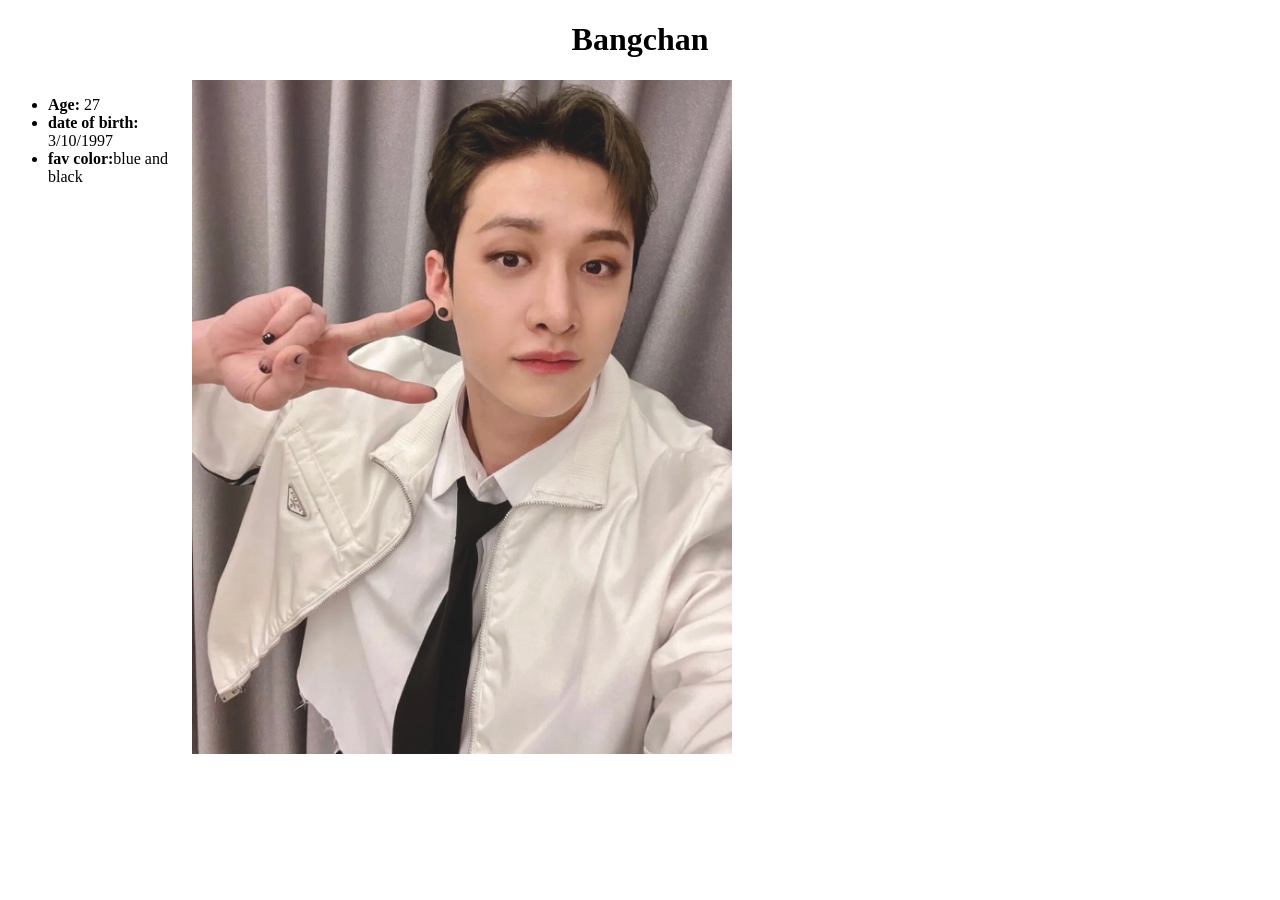
==== bangchan.html @ 5df8145f "first commit" ====
<!DOCTYPE html>
<html lang="en">
<head>
    <meta charset="UTF-8">
    <meta name="viewport" content="width=device-width, initial-scale=1.0">
    <link rel="stylesheet" href="site.css">
    <title>Document</title>
</head>
<body>
    <h1 class="h1info">Bangchan</h1>
    <div class="outerdiv">
        <div>
            <ul>
                <li><b>Age: </b>27</li>
                <li><b>date of birth: </b>3/10/1997   </li>
                <li><b>fav color:</b>blue and black</li>  
            </ul>
        </div>
        <div>
            <img src="bang1.jpg" width="50%">
        </div>
    </div>


</body>
</html>
---- site.css ----
thead {
    color: rgb(30, 26, 219);
}

table,
th,
td {
    border: 1px solid;
}

.h1info {
    text-align: center;
}

.outerdiv {
    display: flex;
    flex-direction: row;
    justify-content: baseline;
}
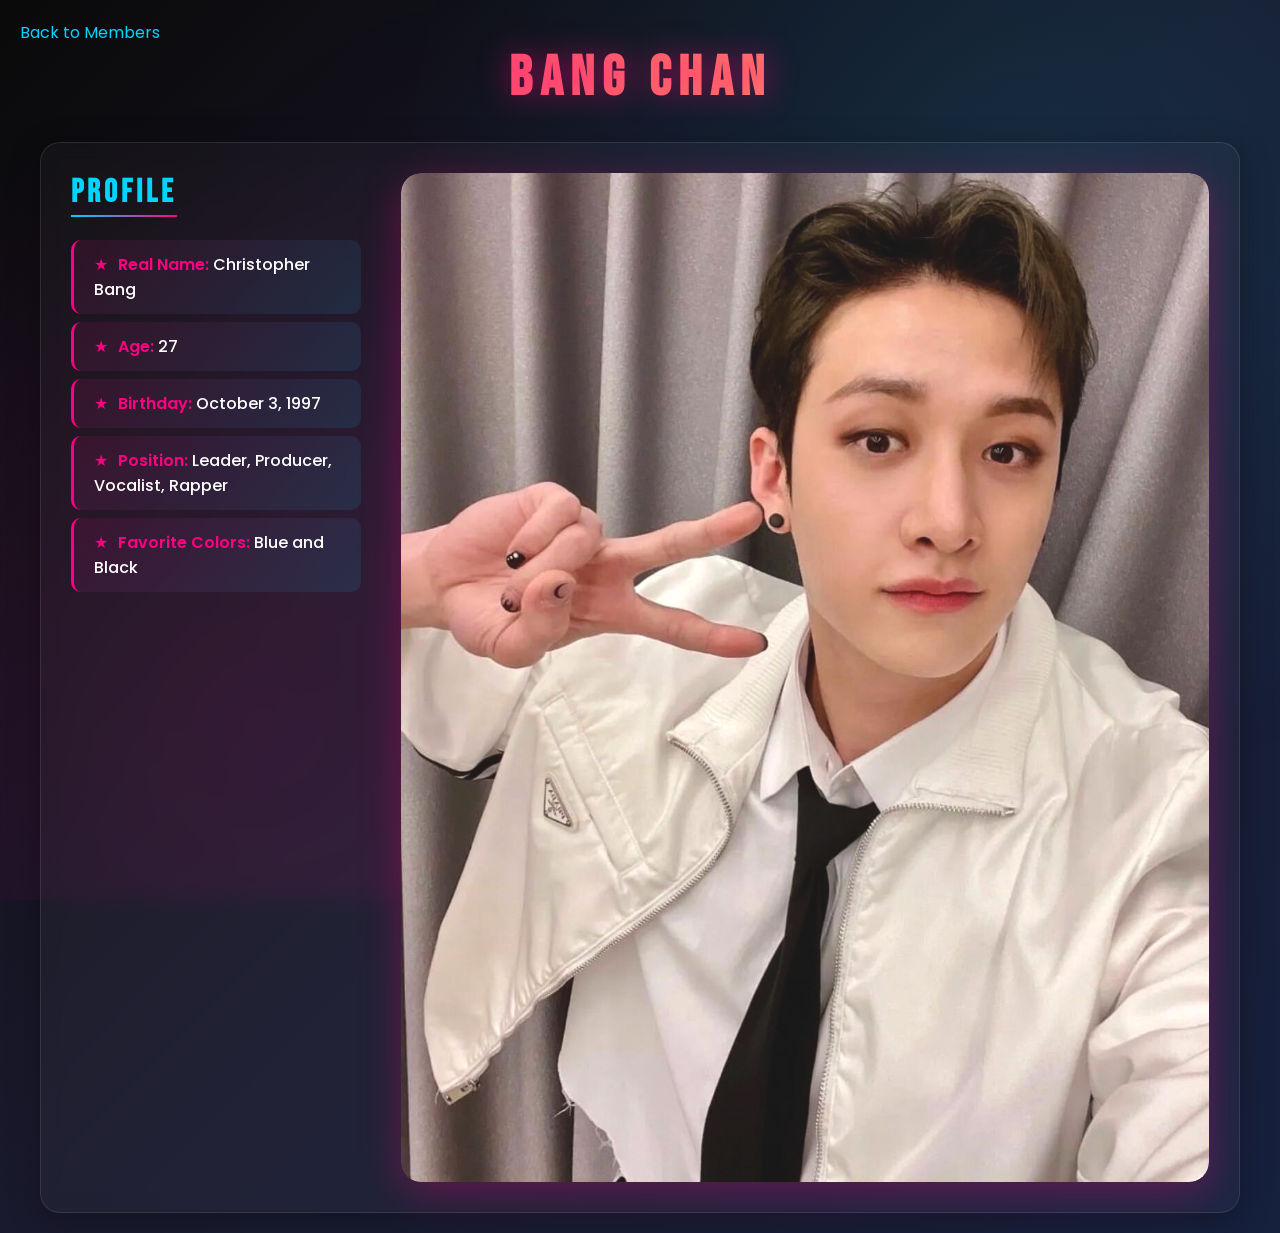
==== commit 9faf2562: "woop" ====
--- a/bangchan.html
+++ b/bangchan.html
@@ -4,23 +4,25 @@
     <meta charset="UTF-8">
     <meta name="viewport" content="width=device-width, initial-scale=1.0">
     <link rel="stylesheet" href="site.css">
-    <title>Document</title>
+    <title>Bang Chan - Stray Kids</title>
 </head>
 <body>
-    <h1 class="h1info">Bangchan</h1>
+    <p><a href="index.html">Back to Members</a></p>
+    <h1 class="h1info">Bang Chan</h1>
     <div class="outerdiv">
         <div>
+            <h2>Profile</h2>
             <ul>
-                <li><b>Age: </b>27</li>
-                <li><b>date of birth: </b>3/10/1997   </li>
-                <li><b>fav color:</b>blue and black</li>  
+                <li><b>Real Name:</b> Christopher Bang</li>
+                <li><b>Age:</b> 27</li>
+                <li><b>Birthday:</b> October 3, 1997</li>
+                <li><b>Position:</b> Leader, Producer, Vocalist, Rapper</li>
+                <li><b>Favorite Colors:</b> Blue and Black</li>
             </ul>
         </div>
         <div>
-            <img src="bang1.jpg" width="50%">
+            <img src="bang1.jpg" width="100%">
         </div>
     </div>
-
-
 </body>
-</html>+</html>
--- a/site.css
+++ b/site.css
@@ -1,20 +1,304 @@
-thead {
-    color: rgb(30, 26, 219);
-}
-
-table,
-th,
-td {
-    border: 1px solid;
+/* K-POP STRAY KIDS THEME */
+@import url('https://fonts.googleapis.com/css2?family=Bebas+Neue&family=Poppins:wght@300;400;600;700&display=swap');
+
+* {
+    margin: 0;
+    padding: 0;
+    box-sizing: border-box;
+}
+
+body {
+    font-family: 'Poppins', sans-serif;
+    background: linear-gradient(135deg, #0a0a0a 0%, #1a1a2e 50%, #16213e 100%);
+    min-height: 100vh;
+    color: #fff;
+    padding: 20px;
+    overflow-x: hidden;
+}
+
+/* Animated background particles effect */
+body::before {
+    content: '';
+    position: fixed;
+    top: 0;
+    left: 0;
+    width: 100%;
+    height: 100%;
+    background-image:
+        radial-gradient(circle at 20% 80%, rgba(255, 0, 128, 0.1) 0%, transparent 50%),
+        radial-gradient(circle at 80% 20%, rgba(0, 212, 255, 0.1) 0%, transparent 50%),
+        radial-gradient(circle at 40% 40%, rgba(138, 43, 226, 0.05) 0%, transparent 40%);
+    pointer-events: none;
+    z-index: -1;
+}
+
+/* Main Title */
+h1 {
+    font-family: 'Bebas Neue', sans-serif;
+    font-size: 4rem;
+    text-align: center;
+    text-transform: uppercase;
+    letter-spacing: 8px;
+    margin-bottom: 40px;
+    background: linear-gradient(90deg, #ff0080, #00d4ff, #ff0080);
+    background-size: 200% auto;
+    -webkit-background-clip: text;
+    -webkit-text-fill-color: transparent;
+    background-clip: text;
+    animation: shine 3s linear infinite;
+    text-shadow: none;
+}
+
+h1 u {
+    text-decoration: none;
+    border-bottom: 3px solid #ff0080;
+    padding-bottom: 5px;
+}
+
+@keyframes shine {
+    to {
+        background-position: 200% center;
+    }
 }
 
 .h1info {
+    font-family: 'Bebas Neue', sans-serif;
+    font-size: 3.5rem;
     text-align: center;
-}
-
+    background: linear-gradient(90deg, #ff0080, #ff6b6b, #feca57);
+    -webkit-background-clip: text;
+    -webkit-text-fill-color: transparent;
+    background-clip: text;
+    margin-bottom: 30px;
+    text-shadow: 0 0 30px rgba(255, 0, 128, 0.5);
+}
+
+/* Section Title */
+h2 {
+    font-family: 'Bebas Neue', sans-serif;
+    font-size: 2rem;
+    color: #00d4ff;
+    text-transform: uppercase;
+    letter-spacing: 4px;
+    margin-bottom: 20px;
+    position: relative;
+    display: inline-block;
+}
+
+h2::after {
+    content: '';
+    position: absolute;
+    bottom: -5px;
+    left: 0;
+    width: 100%;
+    height: 2px;
+    background: linear-gradient(90deg, #00d4ff, #ff0080);
+}
+
+/* Outer Container */
 .outerdiv {
     display: flex;
     flex-direction: row;
-    justify-content: baseline;
-}
-
+    justify-content: space-around;
+    align-items: flex-start;
+    gap: 40px;
+    max-width: 1200px;
+    margin: 0 auto;
+    padding: 30px;
+    background: rgba(255, 255, 255, 0.03);
+    border-radius: 20px;
+    backdrop-filter: blur(10px);
+    border: 1px solid rgba(255, 255, 255, 0.1);
+    box-shadow: 0 8px 32px rgba(0, 0, 0, 0.3);
+}
+
+/* Member List */
+ul {
+    list-style: none;
+    padding: 0;
+}
+
+ul li {
+    padding: 12px 20px;
+    margin: 8px 0;
+    background: linear-gradient(135deg, rgba(255, 0, 128, 0.1), rgba(0, 212, 255, 0.1));
+    border-radius: 10px;
+    border-left: 3px solid #ff0080;
+    transition: all 0.3s ease;
+    font-weight: 500;
+}
+
+ul li:hover {
+    transform: translateX(10px);
+    background: linear-gradient(135deg, rgba(255, 0, 128, 0.2), rgba(0, 212, 255, 0.2));
+    box-shadow: 0 5px 20px rgba(255, 0, 128, 0.3);
+    border-left-color: #00d4ff;
+}
+
+ul li a {
+    color: #fff;
+    text-decoration: none;
+    display: block;
+    transition: all 0.3s ease;
+}
+
+ul li a:hover {
+    color: #00d4ff;
+    text-shadow: 0 0 10px rgba(0, 212, 255, 0.8);
+}
+
+ul li b {
+    color: #ff0080;
+    font-weight: 600;
+}
+
+/* Table Styling */
+table {
+    width: 100%;
+    border-collapse: separate;
+    border-spacing: 0;
+    margin-top: 30px;
+    overflow: hidden;
+    border-radius: 15px;
+    box-shadow: 0 5px 25px rgba(0, 0, 0, 0.3);
+}
+
+thead {
+    background: linear-gradient(135deg, #ff0080, #8a2be2);
+}
+
+thead tr th {
+    padding: 18px 25px;
+    text-transform: uppercase;
+    letter-spacing: 2px;
+    font-weight: 600;
+    color: #fff;
+    font-size: 0.9rem;
+}
+
+tbody tr {
+    background: rgba(255, 255, 255, 0.03);
+    transition: all 0.3s ease;
+}
+
+tbody tr:nth-child(even) {
+    background: rgba(255, 255, 255, 0.06);
+}
+
+tbody tr:hover {
+    background: rgba(255, 0, 128, 0.15);
+    transform: scale(1.02);
+}
+
+th, td {
+    border: none;
+    padding: 15px 25px;
+    text-align: left;
+}
+
+td {
+    color: #e0e0e0;
+    border-bottom: 1px solid rgba(255, 255, 255, 0.05);
+}
+
+/* Image Container */
+#gruppe1, .outerdiv > div:last-child {
+    position: relative;
+    overflow: hidden;
+    border-radius: 20px;
+    box-shadow: 0 10px 40px rgba(255, 0, 128, 0.3);
+}
+
+#gruppe1::before, .outerdiv > div:last-child::before {
+    content: '';
+    position: absolute;
+    top: -50%;
+    left: -50%;
+    width: 200%;
+    height: 200%;
+    background: linear-gradient(45deg, transparent, rgba(255, 0, 128, 0.1), transparent);
+    transform: rotate(45deg);
+    animation: imgShine 3s infinite;
+}
+
+@keyframes imgShine {
+    0% { transform: translateX(-100%) rotate(45deg); }
+    100% { transform: translateX(100%) rotate(45deg); }
+}
+
+img {
+    display: block;
+    border-radius: 20px;
+    transition: all 0.5s ease;
+    filter: saturate(1.1) contrast(1.05);
+}
+
+img:hover {
+    transform: scale(1.05);
+    filter: saturate(1.3) contrast(1.1);
+}
+
+/* Back Link / Navigation */
+a {
+    color: #00d4ff;
+    text-decoration: none;
+    transition: all 0.3s ease;
+    position: relative;
+}
+
+a::after {
+    content: '';
+    position: absolute;
+    bottom: -2px;
+    left: 0;
+    width: 0;
+    height: 2px;
+    background: linear-gradient(90deg, #ff0080, #00d4ff);
+    transition: width 0.3s ease;
+}
+
+a:hover::after {
+    width: 100%;
+}
+
+/* Responsive */
+@media (max-width: 768px) {
+    .outerdiv {
+        flex-direction: column;
+        padding: 20px;
+    }
+
+    h1 {
+        font-size: 2.5rem;
+        letter-spacing: 4px;
+    }
+
+    .h1info {
+        font-size: 2.5rem;
+    }
+
+    img {
+        width: 100% !important;
+    }
+}
+
+/* Glow effect for special elements */
+.glow {
+    animation: glow 2s ease-in-out infinite alternate;
+}
+
+@keyframes glow {
+    from {
+        box-shadow: 0 0 5px #ff0080, 0 0 10px #ff0080, 0 0 15px #ff0080;
+    }
+    to {
+        box-shadow: 0 0 10px #00d4ff, 0 0 20px #00d4ff, 0 0 30px #00d4ff;
+    }
+}
+
+/* Member card style for list items */
+ul li::before {
+    content: '★';
+    margin-right: 10px;
+    color: #ff0080;
+}
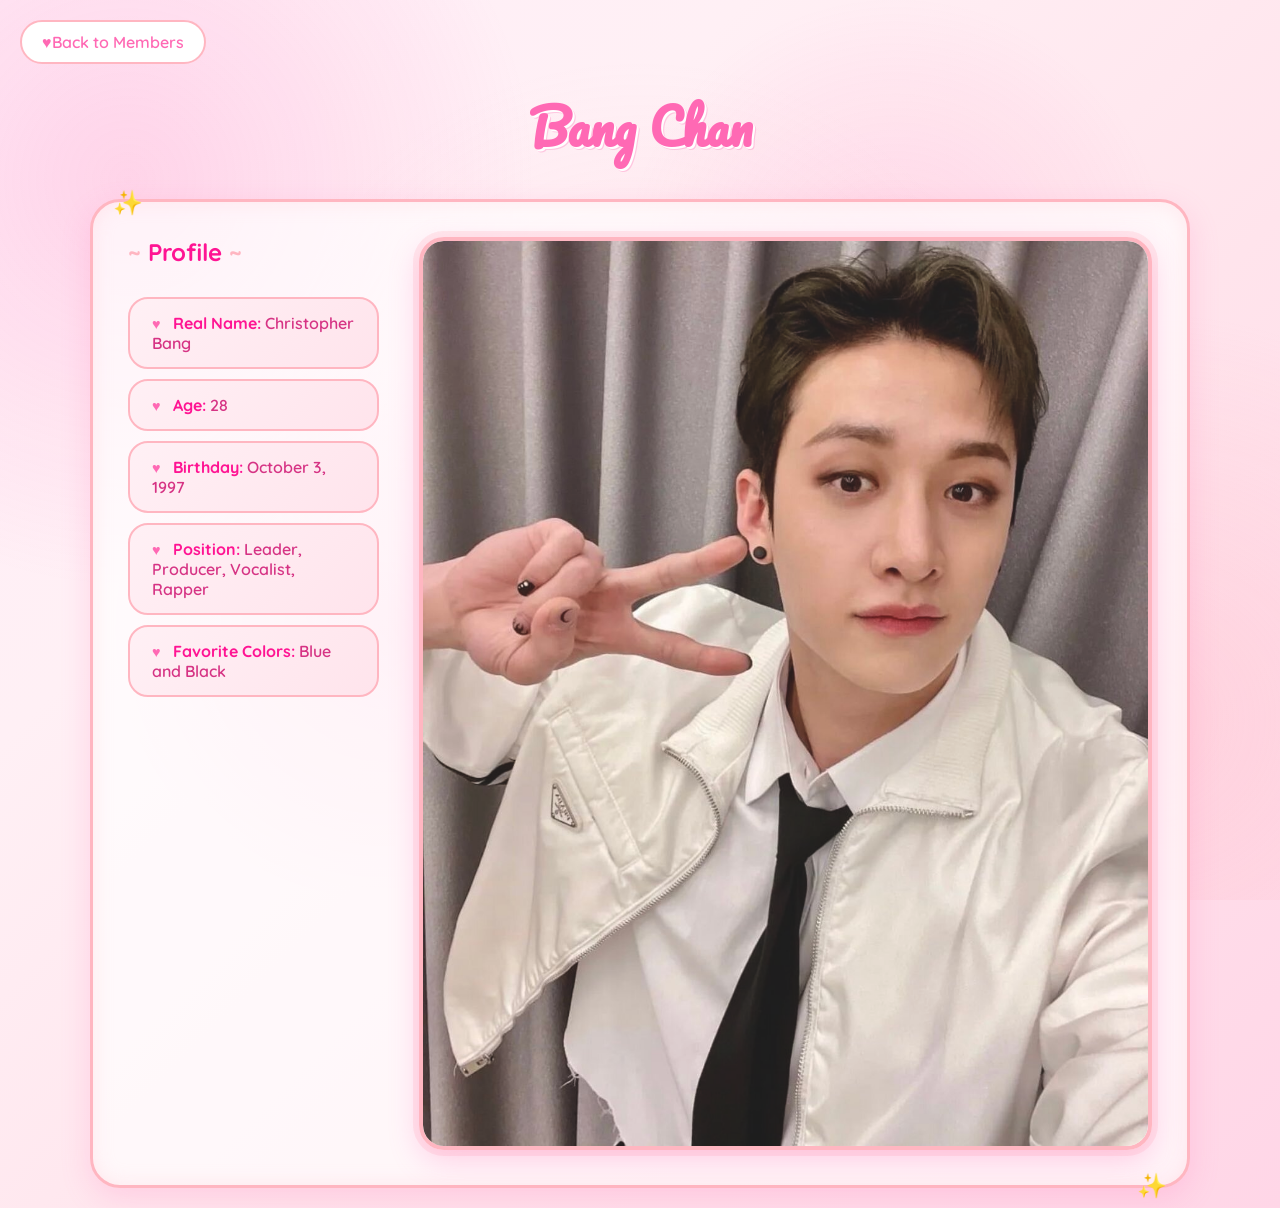
==== commit d6d00f30: "wip stuff" ====
--- a/bangchan.html
+++ b/bangchan.html
@@ -14,7 +14,7 @@
             <h2>Profile</h2>
             <ul>
                 <li><b>Real Name:</b> Christopher Bang</li>
-                <li><b>Age:</b> 27</li>
+                <li><b>Age:</b> 28</li>
                 <li><b>Birthday:</b> October 3, 1997</li>
                 <li><b>Position:</b> Leader, Producer, Vocalist, Rapper</li>
                 <li><b>Favorite Colors:</b> Blue and Black</li>
--- a/site.css
+++ b/site.css
@@ -1,5 +1,5 @@
-/* K-POP STRAY KIDS THEME */
-@import url('https://fonts.googleapis.com/css2?family=Bebas+Neue&family=Poppins:wght@300;400;600;700&display=swap');
+/* CUTE K-POP STRAY KIDS THEME */
+@import url('https://fonts.googleapis.com/css2?family=Quicksand:wght@400;500;600;700&family=Pacifico&display=swap');
 
 * {
     margin: 0;
@@ -8,15 +8,15 @@
 }
 
 body {
-    font-family: 'Poppins', sans-serif;
-    background: linear-gradient(135deg, #0a0a0a 0%, #1a1a2e 50%, #16213e 100%);
+    font-family: 'Quicksand', sans-serif;
+    background: linear-gradient(135deg, #ffeef8 0%, #fff0f5 30%, #ffe4ec 60%, #ffd6e7 100%);
     min-height: 100vh;
-    color: #fff;
+    color: #5a4050;
     padding: 20px;
     overflow-x: hidden;
 }
 
-/* Animated background particles effect */
+/* Floating hearts background */
 body::before {
     content: '';
     position: fixed;
@@ -25,74 +25,68 @@
     width: 100%;
     height: 100%;
     background-image:
-        radial-gradient(circle at 20% 80%, rgba(255, 0, 128, 0.1) 0%, transparent 50%),
-        radial-gradient(circle at 80% 20%, rgba(0, 212, 255, 0.1) 0%, transparent 50%),
-        radial-gradient(circle at 40% 40%, rgba(138, 43, 226, 0.05) 0%, transparent 40%);
+        radial-gradient(circle at 10% 20%, rgba(255, 105, 180, 0.2) 0%, transparent 30%),
+        radial-gradient(circle at 90% 80%, rgba(255, 182, 193, 0.3) 0%, transparent 30%),
+        radial-gradient(circle at 50% 50%, rgba(255, 192, 203, 0.15) 0%, transparent 50%),
+        radial-gradient(circle at 30% 70%, rgba(255, 20, 147, 0.1) 0%, transparent 25%),
+        radial-gradient(circle at 70% 30%, rgba(255, 105, 180, 0.15) 0%, transparent 25%);
     pointer-events: none;
     z-index: -1;
 }
 
 /* Main Title */
 h1 {
-    font-family: 'Bebas Neue', sans-serif;
-    font-size: 4rem;
+    font-family: 'Pacifico', cursive;
+    font-size: 3.5rem;
     text-align: center;
-    text-transform: uppercase;
-    letter-spacing: 8px;
     margin-bottom: 40px;
-    background: linear-gradient(90deg, #ff0080, #00d4ff, #ff0080);
-    background-size: 200% auto;
-    -webkit-background-clip: text;
-    -webkit-text-fill-color: transparent;
-    background-clip: text;
-    animation: shine 3s linear infinite;
-    text-shadow: none;
+    color: #ff69b4;
+    text-shadow:
+        2px 2px 0px #fff,
+        4px 4px 0px rgba(255, 105, 180, 0.3);
+    animation: bounce 2s ease-in-out infinite;
 }
 
 h1 u {
     text-decoration: none;
-    border-bottom: 3px solid #ff0080;
-    padding-bottom: 5px;
-}
-
-@keyframes shine {
-    to {
-        background-position: 200% center;
-    }
+    background: linear-gradient(180deg, transparent 60%, rgba(255, 182, 193, 0.5) 60%);
+}
+
+@keyframes bounce {
+    0%, 100% { transform: translateY(0); }
+    50% { transform: translateY(-5px); }
 }
 
 .h1info {
-    font-family: 'Bebas Neue', sans-serif;
-    font-size: 3.5rem;
+    font-family: 'Pacifico', cursive;
+    font-size: 3rem;
     text-align: center;
-    background: linear-gradient(90deg, #ff0080, #ff6b6b, #feca57);
-    -webkit-background-clip: text;
-    -webkit-text-fill-color: transparent;
-    background-clip: text;
+    color: #ff69b4;
     margin-bottom: 30px;
-    text-shadow: 0 0 30px rgba(255, 0, 128, 0.5);
+    text-shadow:
+        2px 2px 0px #fff,
+        3px 3px 0px rgba(255, 105, 180, 0.3);
 }
 
 /* Section Title */
 h2 {
-    font-family: 'Bebas Neue', sans-serif;
-    font-size: 2rem;
-    color: #00d4ff;
-    text-transform: uppercase;
-    letter-spacing: 4px;
+    font-family: 'Quicksand', sans-serif;
+    font-size: 1.5rem;
+    font-weight: 700;
+    color: #ff1493;
     margin-bottom: 20px;
     position: relative;
     display: inline-block;
 }
 
+h2::before {
+    content: '~ ';
+    color: #ffb6c1;
+}
+
 h2::after {
-    content: '';
-    position: absolute;
-    bottom: -5px;
-    left: 0;
-    width: 100%;
-    height: 2px;
-    background: linear-gradient(90deg, #00d4ff, #ff0080);
+    content: ' ~';
+    color: #ffb6c1;
 }
 
 /* Outer Container */
@@ -102,14 +96,15 @@
     justify-content: space-around;
     align-items: flex-start;
     gap: 40px;
-    max-width: 1200px;
+    max-width: 1100px;
     margin: 0 auto;
-    padding: 30px;
-    background: rgba(255, 255, 255, 0.03);
-    border-radius: 20px;
-    backdrop-filter: blur(10px);
-    border: 1px solid rgba(255, 255, 255, 0.1);
-    box-shadow: 0 8px 32px rgba(0, 0, 0, 0.3);
+    padding: 35px;
+    background: rgba(255, 255, 255, 0.7);
+    border-radius: 30px;
+    border: 3px solid #ffb6c1;
+    box-shadow:
+        0 10px 30px rgba(255, 105, 180, 0.2),
+        inset 0 0 20px rgba(255, 192, 203, 0.3);
 }
 
 /* Member List */
@@ -119,37 +114,56 @@
 }
 
 ul li {
-    padding: 12px 20px;
-    margin: 8px 0;
-    background: linear-gradient(135deg, rgba(255, 0, 128, 0.1), rgba(0, 212, 255, 0.1));
-    border-radius: 10px;
-    border-left: 3px solid #ff0080;
-    transition: all 0.3s ease;
-    font-weight: 500;
+    padding: 14px 22px;
+    margin: 10px 0;
+    background: linear-gradient(135deg, #fff0f5, #ffe4ec);
+    border-radius: 20px;
+    border: 2px solid #ffb6c1;
+    transition: all 0.3s ease;
+    font-weight: 600;
+    color: #d63384;
 }
 
 ul li:hover {
-    transform: translateX(10px);
-    background: linear-gradient(135deg, rgba(255, 0, 128, 0.2), rgba(0, 212, 255, 0.2));
-    box-shadow: 0 5px 20px rgba(255, 0, 128, 0.3);
-    border-left-color: #00d4ff;
+    transform: translateX(8px) scale(1.02);
+    background: linear-gradient(135deg, #ffb6c1, #ffc0cb);
+    box-shadow: 0 5px 20px rgba(255, 105, 180, 0.4);
+    border-color: #ff69b4;
+    color: #fff;
 }
 
 ul li a {
-    color: #fff;
+    color: inherit;
     text-decoration: none;
     display: block;
     transition: all 0.3s ease;
 }
 
-ul li a:hover {
-    color: #00d4ff;
-    text-shadow: 0 0 10px rgba(0, 212, 255, 0.8);
-}
-
 ul li b {
-    color: #ff0080;
-    font-weight: 600;
+    color: #ff1493;
+    font-weight: 700;
+}
+
+ul li:hover b {
+    color: #fff;
+}
+
+/* Heart bullets */
+ul li::before {
+    content: '\2665';
+    margin-right: 12px;
+    color: #ff69b4;
+    font-size: 0.9em;
+}
+
+ul li:hover::before {
+    color: #fff;
+    animation: heartbeat 0.5s ease-in-out infinite;
+}
+
+@keyframes heartbeat {
+    0%, 100% { transform: scale(1); }
+    50% { transform: scale(1.2); }
 }
 
 /* Table Styling */
@@ -159,106 +173,112 @@
     border-spacing: 0;
     margin-top: 30px;
     overflow: hidden;
-    border-radius: 15px;
-    box-shadow: 0 5px 25px rgba(0, 0, 0, 0.3);
+    border-radius: 20px;
+    border: 3px solid #ffb6c1;
+    box-shadow: 0 5px 20px rgba(255, 105, 180, 0.2);
+    background: #fff;
 }
 
 thead {
-    background: linear-gradient(135deg, #ff0080, #8a2be2);
+    background: linear-gradient(135deg, #ff69b4, #ff85c1);
 }
 
 thead tr th {
-    padding: 18px 25px;
-    text-transform: uppercase;
-    letter-spacing: 2px;
-    font-weight: 600;
-    color: #fff;
-    font-size: 0.9rem;
+    padding: 16px 25px;
+    font-weight: 700;
+    color: #fff;
+    font-size: 1rem;
+    text-shadow: 1px 1px 2px rgba(0,0,0,0.1);
 }
 
 tbody tr {
-    background: rgba(255, 255, 255, 0.03);
+    background: #fff0f5;
     transition: all 0.3s ease;
 }
 
 tbody tr:nth-child(even) {
-    background: rgba(255, 255, 255, 0.06);
+    background: #ffe4ec;
 }
 
 tbody tr:hover {
-    background: rgba(255, 0, 128, 0.15);
-    transform: scale(1.02);
+    background: #ffc0cb;
+    transform: scale(1.01);
 }
 
 th, td {
     border: none;
-    padding: 15px 25px;
+    padding: 14px 25px;
     text-align: left;
 }
 
 td {
-    color: #e0e0e0;
-    border-bottom: 1px solid rgba(255, 255, 255, 0.05);
+    color: #8b5a7d;
+    font-weight: 500;
+    border-bottom: 1px solid rgba(255, 182, 193, 0.5);
 }
 
 /* Image Container */
 #gruppe1, .outerdiv > div:last-child {
     position: relative;
     overflow: hidden;
-    border-radius: 20px;
-    box-shadow: 0 10px 40px rgba(255, 0, 128, 0.3);
-}
-
-#gruppe1::before, .outerdiv > div:last-child::before {
-    content: '';
-    position: absolute;
-    top: -50%;
-    left: -50%;
-    width: 200%;
-    height: 200%;
-    background: linear-gradient(45deg, transparent, rgba(255, 0, 128, 0.1), transparent);
-    transform: rotate(45deg);
-    animation: imgShine 3s infinite;
-}
-
-@keyframes imgShine {
-    0% { transform: translateX(-100%) rotate(45deg); }
-    100% { transform: translateX(100%) rotate(45deg); }
+    border-radius: 25px;
+    border: 4px solid #ffb6c1;
+    box-shadow:
+        0 10px 30px rgba(255, 105, 180, 0.3),
+        0 0 0 6px rgba(255, 192, 203, 0.3);
 }
 
 img {
     display: block;
     border-radius: 20px;
     transition: all 0.5s ease;
-    filter: saturate(1.1) contrast(1.05);
 }
 
 img:hover {
+    transform: scale(1.03);
+    filter: brightness(1.05) saturate(1.1);
+}
+
+/* Back Link / Navigation */
+p a {
+    display: inline-block;
+    color: #ff69b4;
+    text-decoration: none;
+    font-weight: 600;
+    padding: 10px 20px;
+    background: #fff;
+    border: 2px solid #ffb6c1;
+    border-radius: 25px;
+    margin-bottom: 20px;
+    transition: all 0.3s ease;
+}
+
+p a::before {
+    content: '\2665 ';
+}
+
+p a:hover {
+    background: #ff69b4;
+    color: #fff;
+    border-color: #ff69b4;
     transform: scale(1.05);
-    filter: saturate(1.3) contrast(1.1);
-}
-
-/* Back Link / Navigation */
+    box-shadow: 0 5px 15px rgba(255, 105, 180, 0.4);
+}
+
+/* Remove the underline animation for nav links */
+p a::after {
+    display: none;
+}
+
+/* General link styles */
 a {
-    color: #00d4ff;
+    color: #ff1493;
     text-decoration: none;
     transition: all 0.3s ease;
-    position: relative;
-}
-
-a::after {
-    content: '';
-    position: absolute;
-    bottom: -2px;
-    left: 0;
-    width: 0;
-    height: 2px;
-    background: linear-gradient(90deg, #ff0080, #00d4ff);
-    transition: width 0.3s ease;
-}
-
-a:hover::after {
-    width: 100%;
+}
+
+a:hover {
+    color: #ff69b4;
 }
 
 /* Responsive */
@@ -270,11 +290,10 @@
 
     h1 {
         font-size: 2.5rem;
-        letter-spacing: 4px;
     }
 
     .h1info {
-        font-size: 2.5rem;
+        font-size: 2rem;
     }
 
     img {
@@ -282,23 +301,30 @@
     }
 }
 
-/* Glow effect for special elements */
-.glow {
-    animation: glow 2s ease-in-out infinite alternate;
-}
-
-@keyframes glow {
-    from {
-        box-shadow: 0 0 5px #ff0080, 0 0 10px #ff0080, 0 0 15px #ff0080;
-    }
-    to {
-        box-shadow: 0 0 10px #00d4ff, 0 0 20px #00d4ff, 0 0 30px #00d4ff;
-    }
-}
-
-/* Member card style for list items */
-ul li::before {
-    content: '★';
-    margin-right: 10px;
-    color: #ff0080;
-}
+/* Sparkle decoration */
+.outerdiv::before {
+    content: '\2728';
+    position: absolute;
+    top: -15px;
+    left: 20px;
+    font-size: 1.5rem;
+    animation: sparkle 1.5s ease-in-out infinite;
+}
+
+.outerdiv::after {
+    content: '\2728';
+    position: absolute;
+    bottom: -15px;
+    right: 20px;
+    font-size: 1.5rem;
+    animation: sparkle 1.5s ease-in-out infinite 0.75s;
+}
+
+.outerdiv {
+    position: relative;
+}
+
+@keyframes sparkle {
+    0%, 100% { opacity: 1; transform: scale(1); }
+    50% { opacity: 0.5; transform: scale(0.8); }
+}
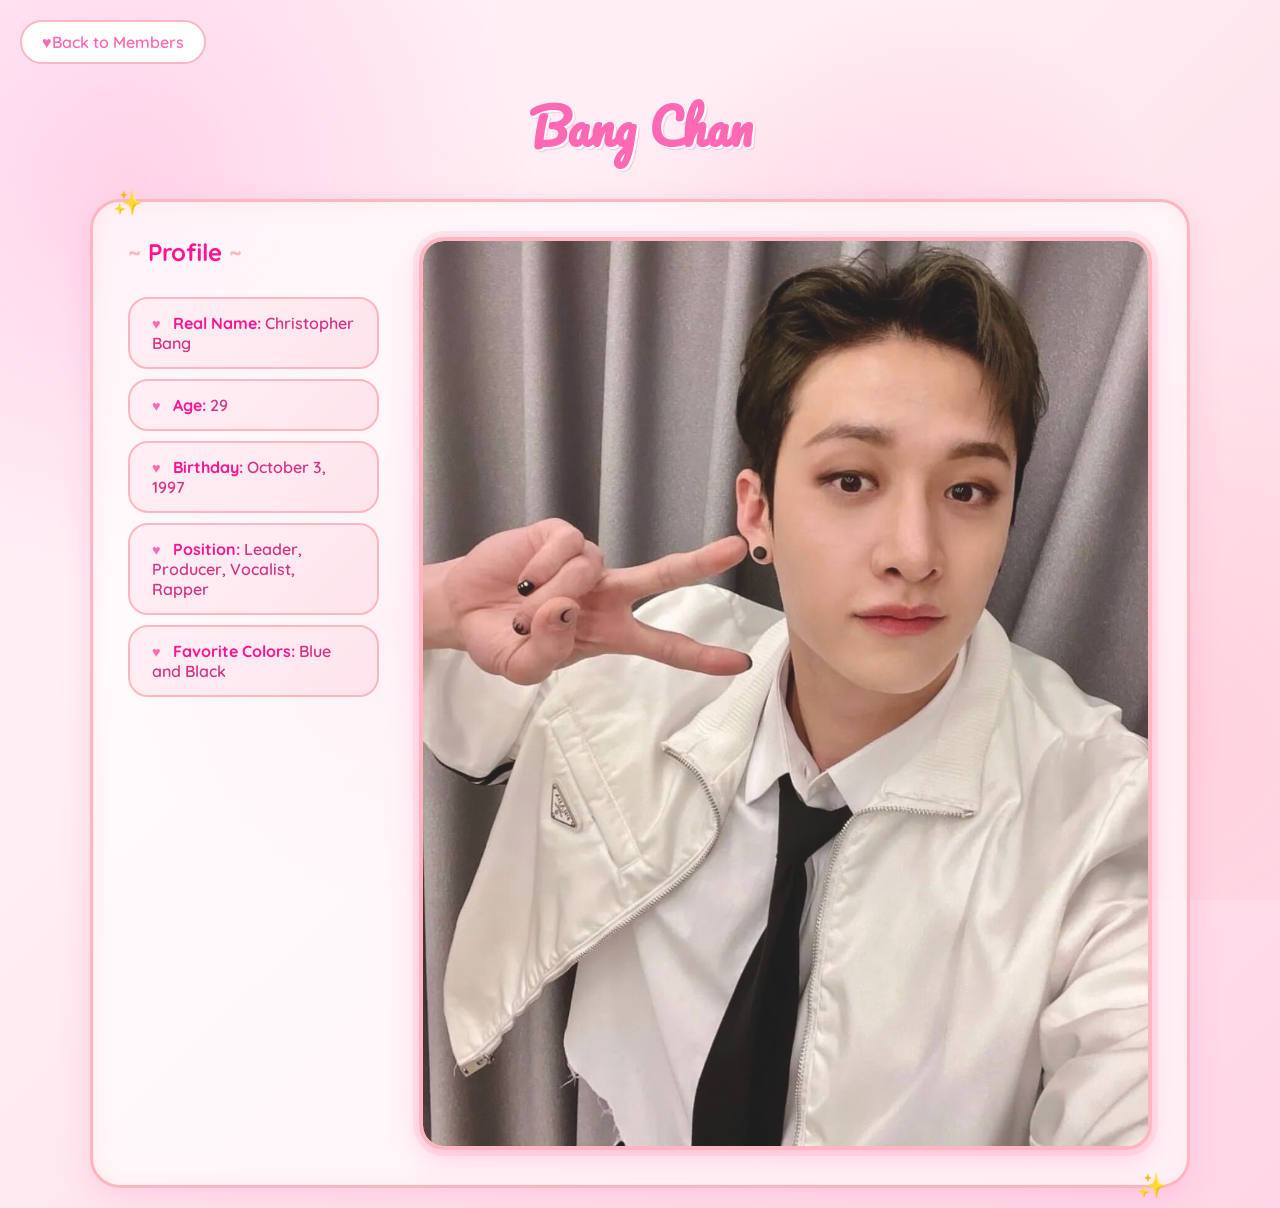
==== commit 057dcee3: "age calculator" ====
--- a/bangchan.html
+++ b/bangchan.html
@@ -1,11 +1,13 @@
 <!DOCTYPE html>
 <html lang="en">
+
 <head>
     <meta charset="UTF-8">
     <meta name="viewport" content="width=device-width, initial-scale=1.0">
     <link rel="stylesheet" href="site.css">
     <title>Bang Chan - Stray Kids</title>
 </head>
+
 <body>
     <p><a href="index.html">Back to Members</a></p>
     <h1 class="h1info">Bang Chan</h1>
@@ -24,5 +26,7 @@
             <img src="bang1.jpg" width="100%">
         </div>
     </div>
+    <script src="ages.js"></script>
 </body>
+
 </html>
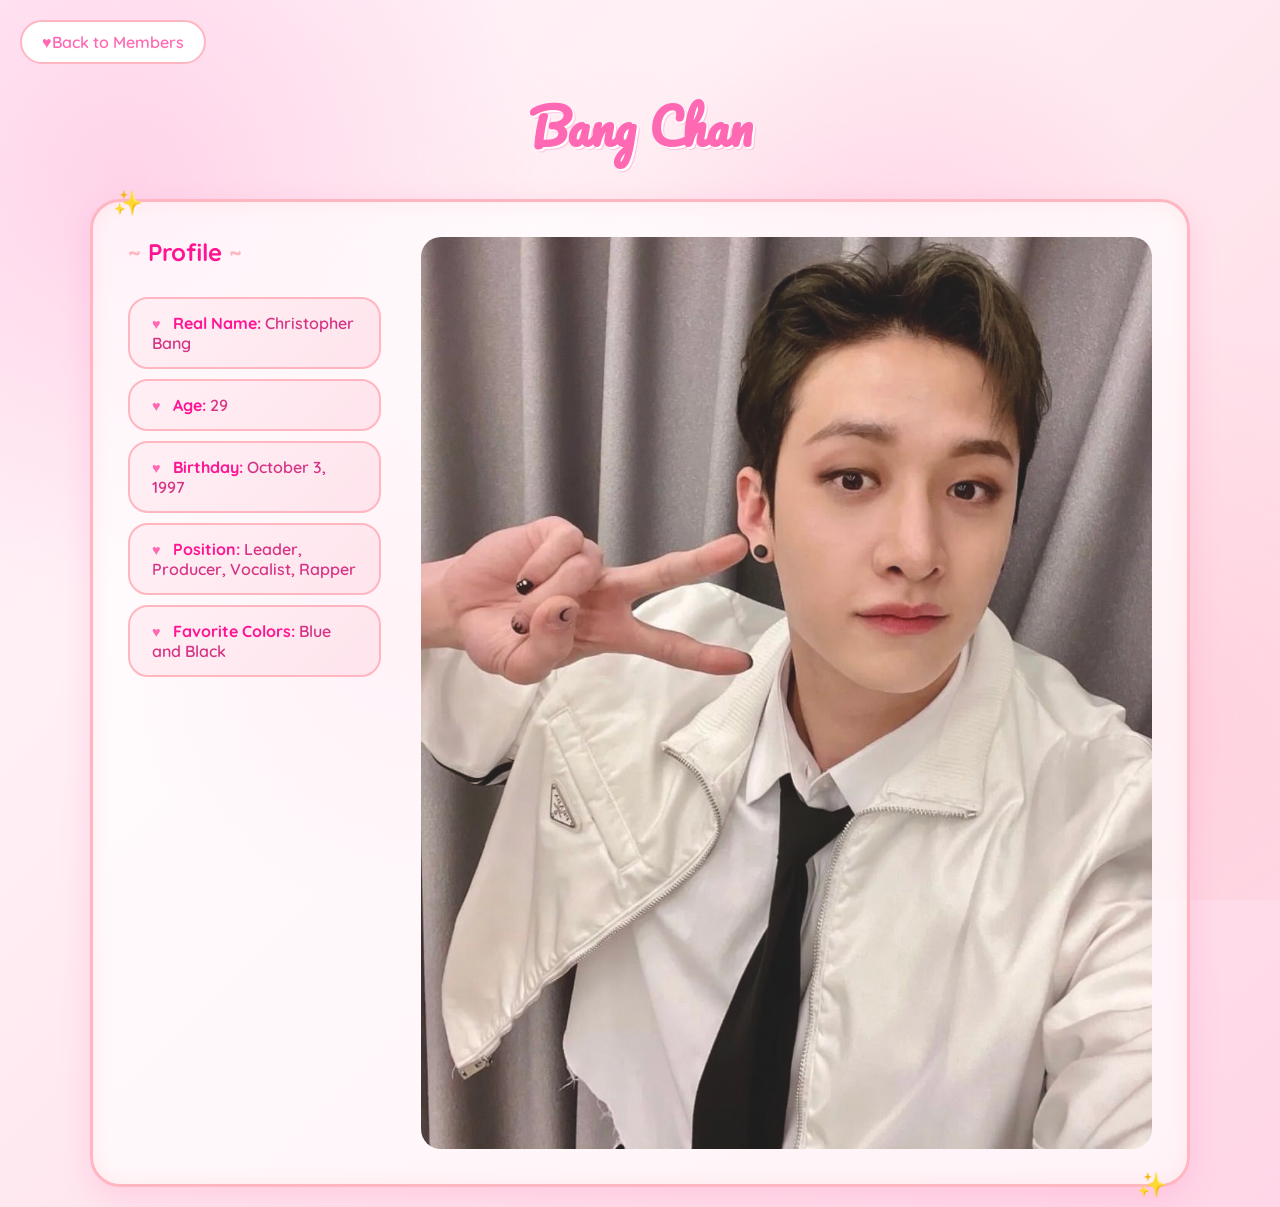
==== commit 9c38c71d: "saved" ====
--- a/bangchan.html
+++ b/bangchan.html
@@ -1,32 +1,32 @@
-<!DOCTYPE html>
-<html lang="en">
-
-<head>
-    <meta charset="UTF-8">
-    <meta name="viewport" content="width=device-width, initial-scale=1.0">
-    <link rel="stylesheet" href="site.css">
-    <title>Bang Chan - Stray Kids</title>
-</head>
-
-<body>
-    <p><a href="index.html">Back to Members</a></p>
-    <h1 class="h1info">Bang Chan</h1>
-    <div class="outerdiv">
-        <div>
-            <h2>Profile</h2>
-            <ul>
-                <li><b>Real Name:</b> Christopher Bang</li>
-                <li><b>Age:</b> 28</li>
-                <li><b>Birthday:</b> October 3, 1997</li>
-                <li><b>Position:</b> Leader, Producer, Vocalist, Rapper</li>
-                <li><b>Favorite Colors:</b> Blue and Black</li>
-            </ul>
-        </div>
-        <div>
-            <img src="bang1.jpg" width="100%">
-        </div>
-    </div>
-    <script src="ages.js"></script>
-</body>
-
-</html>
+<!DOCTYPE html>
+<html lang="en">
+
+<head>
+    <meta charset="UTF-8">
+    <meta name="viewport" content="width=device-width, initial-scale=1.0">
+    <link rel="stylesheet" href="site.css">
+    <title>Bang Chan - Stray Kids</title>
+</head>
+
+<body>
+    <p><a href="index.html">Back to Members</a></p>
+    <h1 class="h1info">Bang Chan</h1>
+    <div class="outerdiv">
+        <div>
+            <h2>Profile</h2>
+            <ul>
+                <li><b>Real Name:</b> Christopher Bang</li>
+                <li><b>Age:</b> 28</li>
+                <li><b>Birthday:</b> October 3, 1997</li>
+                <li><b>Position:</b> Leader, Producer, Vocalist, Rapper</li>
+                <li><b>Favorite Colors:</b> Blue and Black</li>
+            </ul>
+        </div>
+        <div>
+            <img src="bang1.jpg" width="100%">
+        </div>
+    </div>
+    <script src="ages.js"></script>
+</body>
+
+</html>
--- a/site.css
+++ b/site.css
@@ -1,330 +1,507 @@
-/* CUTE K-POP STRAY KIDS THEME */
-@import url('https://fonts.googleapis.com/css2?family=Quicksand:wght@400;500;600;700&family=Pacifico&display=swap');
-
-* {
-    margin: 0;
-    padding: 0;
-    box-sizing: border-box;
-}
-
-body {
-    font-family: 'Quicksand', sans-serif;
-    background: linear-gradient(135deg, #ffeef8 0%, #fff0f5 30%, #ffe4ec 60%, #ffd6e7 100%);
-    min-height: 100vh;
-    color: #5a4050;
-    padding: 20px;
-    overflow-x: hidden;
-}
-
-/* Floating hearts background */
-body::before {
-    content: '';
-    position: fixed;
-    top: 0;
-    left: 0;
-    width: 100%;
-    height: 100%;
-    background-image:
-        radial-gradient(circle at 10% 20%, rgba(255, 105, 180, 0.2) 0%, transparent 30%),
-        radial-gradient(circle at 90% 80%, rgba(255, 182, 193, 0.3) 0%, transparent 30%),
-        radial-gradient(circle at 50% 50%, rgba(255, 192, 203, 0.15) 0%, transparent 50%),
-        radial-gradient(circle at 30% 70%, rgba(255, 20, 147, 0.1) 0%, transparent 25%),
-        radial-gradient(circle at 70% 30%, rgba(255, 105, 180, 0.15) 0%, transparent 25%);
-    pointer-events: none;
-    z-index: -1;
-}
-
-/* Main Title */
-h1 {
-    font-family: 'Pacifico', cursive;
-    font-size: 3.5rem;
-    text-align: center;
-    margin-bottom: 40px;
-    color: #ff69b4;
-    text-shadow:
-        2px 2px 0px #fff,
-        4px 4px 0px rgba(255, 105, 180, 0.3);
-    animation: bounce 2s ease-in-out infinite;
-}
-
-h1 u {
-    text-decoration: none;
-    background: linear-gradient(180deg, transparent 60%, rgba(255, 182, 193, 0.5) 60%);
-}
-
-@keyframes bounce {
-    0%, 100% { transform: translateY(0); }
-    50% { transform: translateY(-5px); }
-}
-
-.h1info {
-    font-family: 'Pacifico', cursive;
-    font-size: 3rem;
-    text-align: center;
-    color: #ff69b4;
-    margin-bottom: 30px;
-    text-shadow:
-        2px 2px 0px #fff,
-        3px 3px 0px rgba(255, 105, 180, 0.3);
-}
-
-/* Section Title */
-h2 {
-    font-family: 'Quicksand', sans-serif;
-    font-size: 1.5rem;
-    font-weight: 700;
-    color: #ff1493;
-    margin-bottom: 20px;
-    position: relative;
-    display: inline-block;
-}
-
-h2::before {
-    content: '~ ';
-    color: #ffb6c1;
-}
-
-h2::after {
-    content: ' ~';
-    color: #ffb6c1;
-}
-
-/* Outer Container */
-.outerdiv {
-    display: flex;
-    flex-direction: row;
-    justify-content: space-around;
-    align-items: flex-start;
-    gap: 40px;
-    max-width: 1100px;
-    margin: 0 auto;
-    padding: 35px;
-    background: rgba(255, 255, 255, 0.7);
-    border-radius: 30px;
-    border: 3px solid #ffb6c1;
-    box-shadow:
-        0 10px 30px rgba(255, 105, 180, 0.2),
-        inset 0 0 20px rgba(255, 192, 203, 0.3);
-}
-
-/* Member List */
-ul {
-    list-style: none;
-    padding: 0;
-}
-
-ul li {
-    padding: 14px 22px;
-    margin: 10px 0;
-    background: linear-gradient(135deg, #fff0f5, #ffe4ec);
-    border-radius: 20px;
-    border: 2px solid #ffb6c1;
-    transition: all 0.3s ease;
-    font-weight: 600;
-    color: #d63384;
-}
-
-ul li:hover {
-    transform: translateX(8px) scale(1.02);
-    background: linear-gradient(135deg, #ffb6c1, #ffc0cb);
-    box-shadow: 0 5px 20px rgba(255, 105, 180, 0.4);
-    border-color: #ff69b4;
-    color: #fff;
-}
-
-ul li a {
-    color: inherit;
-    text-decoration: none;
-    display: block;
-    transition: all 0.3s ease;
-}
-
-ul li b {
-    color: #ff1493;
-    font-weight: 700;
-}
-
-ul li:hover b {
-    color: #fff;
-}
-
-/* Heart bullets */
-ul li::before {
-    content: '\2665';
-    margin-right: 12px;
-    color: #ff69b4;
-    font-size: 0.9em;
-}
-
-ul li:hover::before {
-    color: #fff;
-    animation: heartbeat 0.5s ease-in-out infinite;
-}
-
-@keyframes heartbeat {
-    0%, 100% { transform: scale(1); }
-    50% { transform: scale(1.2); }
-}
-
-/* Table Styling */
-table {
-    width: 100%;
-    border-collapse: separate;
-    border-spacing: 0;
-    margin-top: 30px;
-    overflow: hidden;
-    border-radius: 20px;
-    border: 3px solid #ffb6c1;
-    box-shadow: 0 5px 20px rgba(255, 105, 180, 0.2);
-    background: #fff;
-}
-
-thead {
-    background: linear-gradient(135deg, #ff69b4, #ff85c1);
-}
-
-thead tr th {
-    padding: 16px 25px;
-    font-weight: 700;
-    color: #fff;
-    font-size: 1rem;
-    text-shadow: 1px 1px 2px rgba(0,0,0,0.1);
-}
-
-tbody tr {
-    background: #fff0f5;
-    transition: all 0.3s ease;
-}
-
-tbody tr:nth-child(even) {
-    background: #ffe4ec;
-}
-
-tbody tr:hover {
-    background: #ffc0cb;
-    transform: scale(1.01);
-}
-
-th, td {
-    border: none;
-    padding: 14px 25px;
-    text-align: left;
-}
-
-td {
-    color: #8b5a7d;
-    font-weight: 500;
-    border-bottom: 1px solid rgba(255, 182, 193, 0.5);
-}
-
-/* Image Container */
-#gruppe1, .outerdiv > div:last-child {
-    position: relative;
-    overflow: hidden;
-    border-radius: 25px;
-    border: 4px solid #ffb6c1;
-    box-shadow:
-        0 10px 30px rgba(255, 105, 180, 0.3),
-        0 0 0 6px rgba(255, 192, 203, 0.3);
-}
-
-img {
-    display: block;
-    border-radius: 20px;
-    transition: all 0.5s ease;
-}
-
-img:hover {
-    transform: scale(1.03);
-    filter: brightness(1.05) saturate(1.1);
-}
-
-/* Back Link / Navigation */
-p a {
-    display: inline-block;
-    color: #ff69b4;
-    text-decoration: none;
-    font-weight: 600;
-    padding: 10px 20px;
-    background: #fff;
-    border: 2px solid #ffb6c1;
-    border-radius: 25px;
-    margin-bottom: 20px;
-    transition: all 0.3s ease;
-}
-
-p a::before {
-    content: '\2665 ';
-}
-
-p a:hover {
-    background: #ff69b4;
-    color: #fff;
-    border-color: #ff69b4;
-    transform: scale(1.05);
-    box-shadow: 0 5px 15px rgba(255, 105, 180, 0.4);
-}
-
-/* Remove the underline animation for nav links */
-p a::after {
-    display: none;
-}
-
-/* General link styles */
-a {
-    color: #ff1493;
-    text-decoration: none;
-    transition: all 0.3s ease;
-}
-
-a:hover {
-    color: #ff69b4;
-}
-
-/* Responsive */
-@media (max-width: 768px) {
-    .outerdiv {
-        flex-direction: column;
-        padding: 20px;
-    }
-
-    h1 {
-        font-size: 2.5rem;
-    }
-
-    .h1info {
-        font-size: 2rem;
-    }
-
-    img {
-        width: 100% !important;
-    }
-}
-
-/* Sparkle decoration */
-.outerdiv::before {
-    content: '\2728';
-    position: absolute;
-    top: -15px;
-    left: 20px;
-    font-size: 1.5rem;
-    animation: sparkle 1.5s ease-in-out infinite;
-}
-
-.outerdiv::after {
-    content: '\2728';
-    position: absolute;
-    bottom: -15px;
-    right: 20px;
-    font-size: 1.5rem;
-    animation: sparkle 1.5s ease-in-out infinite 0.75s;
-}
-
-.outerdiv {
-    position: relative;
-}
-
-@keyframes sparkle {
-    0%, 100% { opacity: 1; transform: scale(1); }
-    50% { opacity: 0.5; transform: scale(0.8); }
-}
+/* CUTE K-POP STRAY KIDS THEME */
+@import url('https://fonts.googleapis.com/css2?family=Quicksand:wght@400;500;600;700&family=Pacifico&display=swap');
+
+* {
+    margin: 0;
+    padding: 0;
+    box-sizing: border-box;
+}
+
+body {
+    font-family: 'Quicksand', sans-serif;
+    background: linear-gradient(135deg, #ffeef8 0%, #fff0f5 30%, #ffe4ec 60%, #ffd6e7 100%);
+    min-height: 100vh;
+    color: #5a4050;
+    padding: 20px;
+    overflow-x: hidden;
+}
+
+/* Floating hearts background */
+body::before {
+    content: '';
+    position: fixed;
+    top: 0;
+    left: 0;
+    width: 100%;
+    height: 100%;
+    background-image:
+        radial-gradient(circle at 10% 20%, rgba(255, 105, 180, 0.2) 0%, transparent 30%),
+        radial-gradient(circle at 90% 80%, rgba(255, 182, 193, 0.3) 0%, transparent 30%),
+        radial-gradient(circle at 50% 50%, rgba(255, 192, 203, 0.15) 0%, transparent 50%),
+        radial-gradient(circle at 30% 70%, rgba(255, 20, 147, 0.1) 0%, transparent 25%),
+        radial-gradient(circle at 70% 30%, rgba(255, 105, 180, 0.15) 0%, transparent 25%);
+    pointer-events: none;
+    z-index: -1;
+}
+
+/* Main Title */
+h1 {
+    font-family: 'Pacifico', cursive;
+    font-size: 3.5rem;
+    text-align: center;
+    margin-bottom: 40px;
+    color: #ff69b4;
+    text-shadow:
+        2px 2px 0px #fff,
+        4px 4px 0px rgba(255, 105, 180, 0.3);
+    animation: bounce 2s ease-in-out infinite;
+}
+
+h1 u {
+    text-decoration: none;
+    background: linear-gradient(180deg, transparent 60%, rgba(255, 182, 193, 0.5) 60%);
+}
+
+@keyframes bounce {
+    0%, 100% { transform: translateY(0); }
+    50% { transform: translateY(-5px); }
+}
+
+.h1info {
+    font-family: 'Pacifico', cursive;
+    font-size: 3rem;
+    text-align: center;
+    color: #ff69b4;
+    margin-bottom: 30px;
+    text-shadow:
+        2px 2px 0px #fff,
+        3px 3px 0px rgba(255, 105, 180, 0.3);
+}
+
+/* Section Title */
+h2 {
+    font-family: 'Quicksand', sans-serif;
+    font-size: 1.5rem;
+    font-weight: 700;
+    color: #ff1493;
+    margin-bottom: 20px;
+    position: relative;
+    display: inline-block;
+}
+
+h2::before {
+    content: '~ ';
+    color: #ffb6c1;
+}
+
+h2::after {
+    content: ' ~';
+    color: #ffb6c1;
+}
+
+/* Outer Container */
+.outerdiv {
+    display: flex;
+    flex-direction: row;
+    justify-content: space-around;
+    align-items: flex-start;
+    gap: 40px;
+    max-width: 1100px;
+    margin: 0 auto;
+    padding: 35px;
+    background: rgba(255, 255, 255, 0.7);
+    border-radius: 30px;
+    border: 3px solid #ffb6c1;
+    box-shadow:
+        0 10px 30px rgba(255, 105, 180, 0.2),
+        inset 0 0 20px rgba(255, 192, 203, 0.3);
+}
+
+/* Member List */
+ul {
+    list-style: none;
+    padding: 0;
+}
+
+ul li {
+    padding: 14px 22px;
+    margin: 10px 0;
+    background: linear-gradient(135deg, #fff0f5, #ffe4ec);
+    border-radius: 20px;
+    border: 2px solid #ffb6c1;
+    transition: all 0.3s ease;
+    font-weight: 600;
+    color: #d63384;
+}
+
+ul li:hover {
+    transform: translateX(8px) scale(1.02);
+    background: linear-gradient(135deg, #ffb6c1, #ffc0cb);
+    box-shadow: 0 5px 20px rgba(255, 105, 180, 0.4);
+    border-color: #ff69b4;
+    color: #fff;
+}
+
+ul li a {
+    color: inherit;
+    text-decoration: none;
+    display: block;
+    transition: all 0.3s ease;
+}
+
+ul li b {
+    color: #ff1493;
+    font-weight: 700;
+}
+
+ul li:hover b {
+    color: #fff;
+}
+
+/* Heart bullets */
+ul li::before {
+    content: '\2665';
+    margin-right: 12px;
+    color: #ff69b4;
+    font-size: 0.9em;
+}
+
+ul li:hover::before {
+    color: #fff;
+    animation: heartbeat 0.5s ease-in-out infinite;
+}
+
+@keyframes heartbeat {
+    0%, 100% { transform: scale(1); }
+    50% { transform: scale(1.2); }
+}
+
+/* Table Styling */
+table {
+    width: 100%;
+    border-collapse: separate;
+    border-spacing: 0;
+    margin-top: 30px;
+    overflow: hidden;
+    border-radius: 20px;
+    border: 3px solid #ffb6c1;
+    box-shadow: 0 5px 20px rgba(255, 105, 180, 0.2);
+    background: #fff;
+}
+
+thead {
+    background: linear-gradient(135deg, #ff69b4, #ff85c1);
+}
+
+thead tr th {
+    padding: 16px 25px;
+    font-weight: 700;
+    color: #fff;
+    font-size: 1rem;
+    text-shadow: 1px 1px 2px rgba(0,0,0,0.1);
+}
+
+tbody tr {
+    background: #fff0f5;
+    transition: all 0.3s ease;
+}
+
+tbody tr:nth-child(even) {
+    background: #ffe4ec;
+}
+
+tbody tr:hover {
+    background: #ffc0cb;
+    transform: scale(1.01);
+}
+
+th, td {
+    border: none;
+    padding: 14px 25px;
+    text-align: left;
+}
+
+td {
+    color: #8b5a7d;
+    font-weight: 500;
+    border-bottom: 1px solid rgba(255, 182, 193, 0.5);
+}
+
+/* Image Container */
+#gruppe1 {
+    position: relative;
+    overflow: hidden;
+    border-radius: 25px;
+    border: 4px solid #ffb6c1;
+    box-shadow:
+        0 10px 30px rgba(255, 105, 180, 0.3),
+        0 0 0 6px rgba(255, 192, 203, 0.3);
+}
+
+img {
+    display: block;
+    border-radius: 20px;
+    transition: all 0.5s ease;
+}
+
+img:hover {
+    transform: scale(1.03);
+    filter: brightness(1.05) saturate(1.1);
+}
+
+/* Back Link / Navigation */
+p a {
+    display: inline-block;
+    color: #ff69b4;
+    text-decoration: none;
+    font-weight: 600;
+    padding: 10px 20px;
+    background: #fff;
+    border: 2px solid #ffb6c1;
+    border-radius: 25px;
+    margin-bottom: 20px;
+    transition: all 0.3s ease;
+}
+
+p a::before {
+    content: '\2665 ';
+}
+
+p a:hover {
+    background: #ff69b4;
+    color: #fff;
+    border-color: #ff69b4;
+    transform: scale(1.05);
+    box-shadow: 0 5px 15px rgba(255, 105, 180, 0.4);
+}
+
+/* Remove the underline animation for nav links */
+p a::after {
+    display: none;
+}
+
+/* General link styles */
+a {
+    color: #ff1493;
+    text-decoration: none;
+    transition: all 0.3s ease;
+}
+
+a:hover {
+    color: #ff69b4;
+}
+
+/* Responsive */
+@media (max-width: 768px) {
+    .outerdiv {
+        flex-direction: column;
+        padding: 20px;
+    }
+
+    h1 {
+        font-size: 2.5rem;
+    }
+
+    .h1info {
+        font-size: 2rem;
+    }
+
+    img {
+        width: 100% !important;
+    }
+}
+
+/* Sparkle decoration */
+.outerdiv::before {
+    content: '\2728';
+    position: absolute;
+    top: -15px;
+    left: 20px;
+    font-size: 1.5rem;
+    animation: sparkle 1.5s ease-in-out infinite;
+}
+
+.outerdiv::after {
+    content: '\2728';
+    position: absolute;
+    bottom: -15px;
+    right: 20px;
+    font-size: 1.5rem;
+    animation: sparkle 1.5s ease-in-out infinite 0.75s;
+}
+
+.outerdiv {
+    position: relative;
+}
+
+@keyframes sparkle {
+    0%, 100% { opacity: 1; transform: scale(1); }
+    50% { opacity: 0.5; transform: scale(0.8); }
+}
+
+.right-column {
+    display: flex;
+    flex-direction: column;
+}
+
+#quiz {
+    text-align: center;
+    margin-top: 40px;
+    display: flex;
+    flex-direction: column;
+    gap: 12px;
+}
+
+#quiz a {
+    display: inline-block;
+    color: #ff69b4;
+    font-weight: 700;
+    padding: 12px 24px;
+    background: linear-gradient(135deg, #fff0f5, #ffe4ec);
+    border: 2px solid #ffb6c1;
+    border-radius: 25px;
+    transition: all 0.3s ease;
+}
+
+#quiz a:hover {
+    background: linear-gradient(135deg, #ffb6c1, #ffc0cb);
+    color: #fff;
+    border-color: #ff69b4;
+    transform: scale(1.05);
+    box-shadow: 0 5px 15px rgba(255, 105, 180, 0.4);
+}
+
+/* Clue container (birth order, fact, nickname quizzes) */
+.quiz-clue-container {
+    display: flex;
+    justify-content: center;
+    align-items: center;
+    margin: 0 auto 25px;
+    max-width: 420px;
+    min-height: 100px;
+    padding: 20px 25px;
+    border-radius: 25px;
+    border: 4px solid #ffb6c1;
+    box-shadow: 0 10px 30px rgba(255, 105, 180, 0.3);
+    background: linear-gradient(135deg, #fff0f5, #ffe4ec);
+    font-size: 1.2rem;
+    font-weight: 600;
+    color: #d63384;
+    text-align: center;
+    line-height: 1.5;
+}
+
+/* Emoji Quiz */
+.quiz-emoji-container {
+    display: flex;
+    justify-content: center;
+    align-items: center;
+    margin: 0 auto 25px;
+    width: 260px;
+    height: 140px;
+    border-radius: 25px;
+    border: 4px solid #ffb6c1;
+    box-shadow: 0 10px 30px rgba(255, 105, 180, 0.3);
+    background: linear-gradient(135deg, #fff0f5, #ffe4ec);
+    font-size: 4rem;
+}
+
+/* Quiz Page */
+.quiz-container {
+    max-width: 600px;
+    margin: 0 auto;
+    text-align: center;
+}
+
+.quiz-score {
+    font-size: 1.2rem;
+    font-weight: 700;
+    color: #ff1493;
+    margin-bottom: 20px;
+}
+
+.quiz-image-container {
+    margin: 0 auto 25px;
+    max-width: 350px;
+    border-radius: 25px;
+    border: 4px solid #ffb6c1;
+    overflow: hidden;
+    box-shadow: 0 10px 30px rgba(255, 105, 180, 0.3);
+}
+
+.quiz-image-container img {
+    width: 100%;
+    display: block;
+    border-radius: 20px;
+}
+
+.quiz-buttons {
+    display: grid;
+    grid-template-columns: repeat(2, 1fr);
+    gap: 12px;
+    margin: 20px auto;
+    max-width: 450px;
+}
+
+.guess-btn {
+    font-family: 'Quicksand', sans-serif;
+    font-size: 1rem;
+    font-weight: 700;
+    padding: 14px 20px;
+    border: 2px solid #ffb6c1;
+    border-radius: 20px;
+    background: linear-gradient(135deg, #fff0f5, #ffe4ec);
+    color: #d63384;
+    cursor: pointer;
+    transition: all 0.3s ease;
+}
+
+.guess-btn:hover:not(:disabled) {
+    background: linear-gradient(135deg, #ffb6c1, #ffc0cb);
+    color: #fff;
+    border-color: #ff69b4;
+    transform: scale(1.05);
+    box-shadow: 0 5px 15px rgba(255, 105, 180, 0.4);
+}
+
+.guess-btn:disabled {
+    opacity: 0.5;
+    cursor: default;
+}
+
+.play-again {
+    margin-top: 25px;
+    grid-column: 1 / -1;
+}
+
+.feedback {
+    font-size: 1.1rem;
+    font-weight: 700;
+    min-height: 1.5em;
+    margin: 10px 0;
+}
+
+.feedback.correct {
+    color: #22c55e;
+}
+
+.feedback.wrong {
+    color: #ef4444;
+}
+
+.quiz-results h2 {
+    display: block;
+    margin-bottom: 20px;
+}
+
+.results-list {
+    text-align: left;
+    max-width: 400px;
+    margin: 0 auto 20px;
+}
+
+.results-list li::before {
+    display: none;
+}
+
+.result-correct {
+    border-color: #86efac !important;
+    color: #166534 !important;
+    background: #f0fdf4 !important;
+}
+
+.result-wrong {
+    border-color: #fca5a5 !important;
+    color: #991b1b !important;
+    background: #fef2f2 !important;
+}
